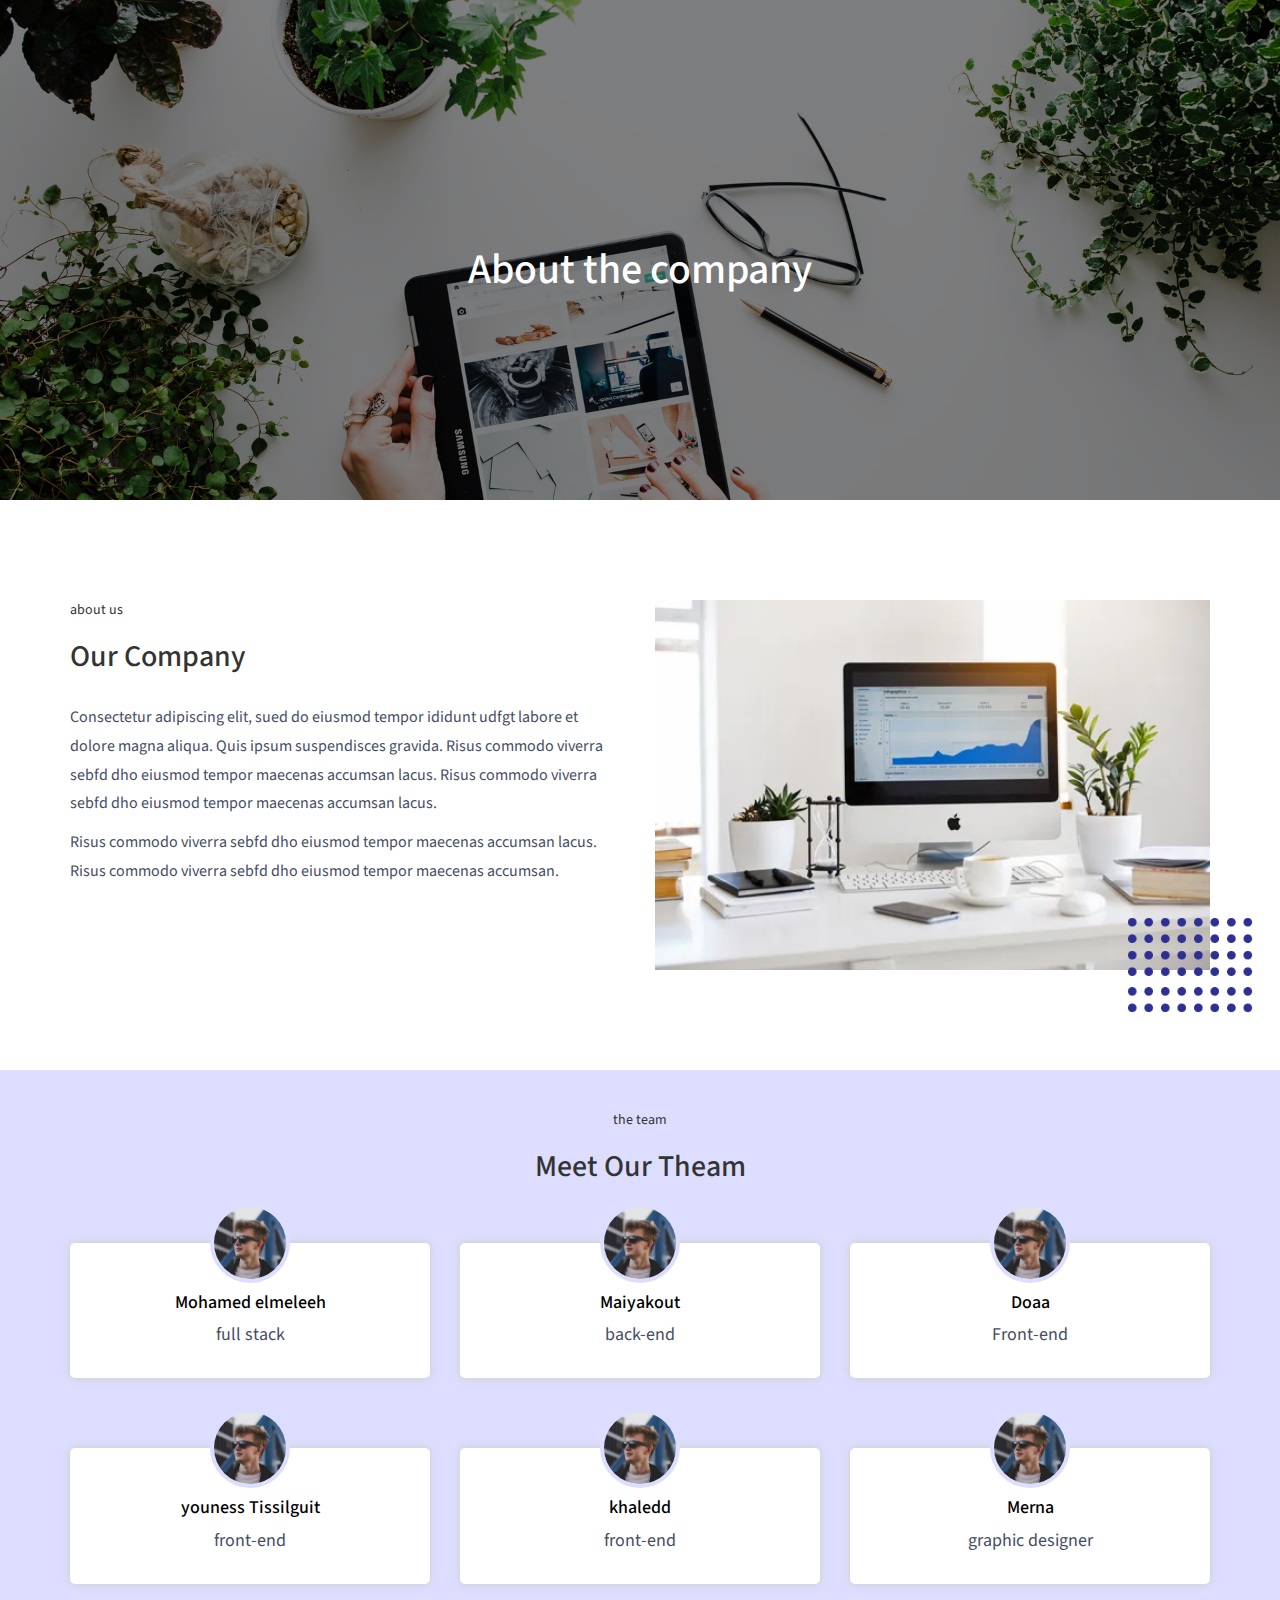
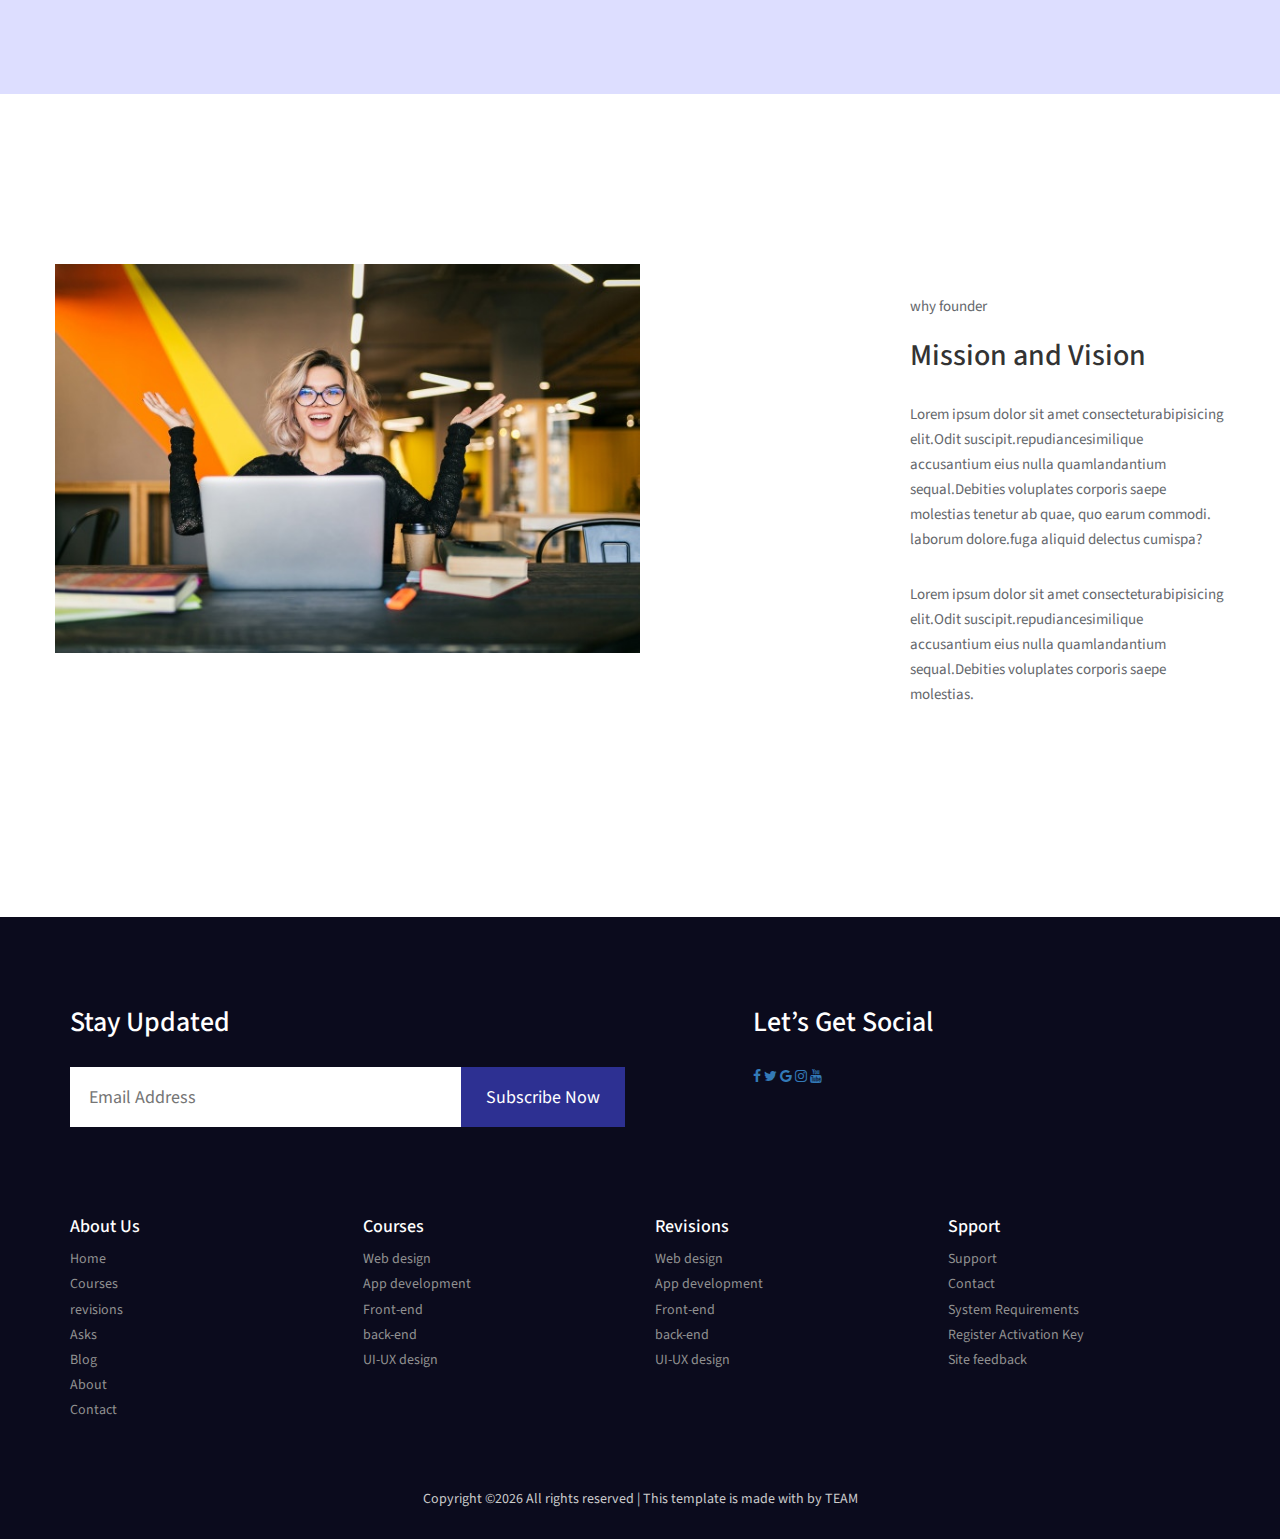
==== html/about.html @ 32e77c03 "about page" ====
<!DOCTYPE html>
<html >
 <head>
      <meta charset="utf-8">
      <meta http-equiv="X-UA-Compatible" content="IE=edge">
      <title>ACDMAIC</title>

      <!-- Tell the browser to be responsive to screen width -->
      <meta content="width=device-width, initial-scale=1, maximum-scale=1, user-scalable=no" name="viewport">


      <!-- Bootstrap 3.3.7 -->
      <link rel="stylesheet" href="../css/bootstrap.min.css">

      <!-- Font Awesome -->
      <link rel="stylesheet" href="../css/font-awesome.min.css">

      <!-- Ionicons -->
      <link rel="stylesheet" href="../css/ionicons.min.css">

      <!-- STYLE -->
     <link rel="stylesheet"  href="../css/style.css">
     <link rel="stylesheet" href="../css/about.css">

      <!-- Google Font -->
      <link rel="stylesheet" href="https://fonts.googleapis.com/css?family=Source+Sans+Pro:300,400,600,700,300italic,400italic,600italic">
 </head>
 <body>

   <!--start  top section -->
   <section id="about_hero_section">
     <div class="hero_section_content">
       <h1>About the company</h1>
     </div>
   </section>
   <!-- end the top section -->

   <!-- start the our company section -->
   <section id="about_company">
     <div class="container">
       <div class="row">
         <div class="col-md-6">
           <!-- start the main heading-->
             <div class="main_heading">
               <p class="heading_label">about us</p>
               <h2 class="heading_title">Our Company</h2>
             </div>
           <!--end the main heading-->
           <div class="about_text">
             <p>Consectetur adipiscing elit, sued do eiusmod tempor ididunt udfgt labore et dolore magna aliqua. Quis ipsum suspendisces gravida. Risus commodo viverra sebfd dho eiusmod tempor maecenas accumsan lacus. Risus commodo viverra sebfd dho eiusmod tempor maecenas accumsan lacus. </p>
             <p>Risus commodo viverra sebfd dho eiusmod tempor maecenas accumsan lacus. Risus commodo viverra sebfd dho eiusmod tempor maecenas accumsan.</p>
           </div>
         </div>
         <div class="col-md-6 mt-5">
           <div class="about_img_wrapper">
             <img class="about_img" src="../images/about-company.webp">
             <img class="about_shap" src="../images/shap3.png" alt="">
           </div>
         </div>
       </div>
     </div>
   </section>
   <!-- end the our company section -->

   <!-- start the team section -->
   <section id="our_team">
     <div class="container">
       <!-- start the main heading-->
         <div class="main_heading text-center">
           <p class="heading_label">the team</p>
           <h2 class="heading_title">Meet Our Theam</h2>
         </div>
       <!--end the main heading-->
       <div class="team_container">
         <div class="row">
           <div class="col-sm-6 col-md-4">
             <div class="team_member">
               <img src="../images/mohamed.jpeg" alt="">
               <h4 class="member_name">Mohamed elmeleeh</h4>
               <p class="job">full stack</p>
             </div>
           </div>
           <div class="col-sm-6 col-md-4">
             <div class="team_member">
               <img src="../images/mohamed.jpeg" alt="">
               <h4 class="member_name">Maiyakout</h4>
               <p class="job">back-end</p>
             </div>
           </div>
           <div class="col-sm-6 col-md-4">
             <div class="team_member">
               <img src="../images/mohamed.jpeg" alt="">
               <h4 class="member_name">Doaa</h4>
               <p class="job">Front-end</p>
             </div>
           </div>
           <div class="col-sm-6 col-md-4">
             <div class="team_member">
               <img src="../images/mohamed.jpeg" alt="">
               <h4 class="member_name">youness Tissilguit</h4>
               <p class="job">front-end</p>
             </div>
           </div>
           <div class="col-sm-6 col-md-4">
             <div class="team_member">
               <img src="../images/mohamed.jpeg" alt="">
               <h4 class="member_name">khaledd</h4>
               <p class="job">front-end</p>
             </div>
           </div>
           <div class="col-sm-6 col-md-4">
             <div class="team_member">
               <img src="../images/mohamed.jpeg" alt="">
               <h4 class="member_name">Merna</h4>
               <p class="job">graphic designer</p>
             </div>
           </div>
         </div>
       </div>
     </div>
   </section>
   <!-- end the team section -->


   <!-- start section our goals -->
   <section id="our-goals">
       <!-- this line light -->
       <div class="our-goals-line-light bg-light" style="height:70px"></div>
       <!-- this contain 2 column -->
       <div class="container">
           <div class="row">
               <!-- column1 image -->
               <div class="col-md-6">
                   <div class="our-goals-image">
                       <img src="../images/our-goals-image.jpg" width="100%">
                   </div>
               </div>
               <!-- column2 description -->
               <div class="col-md-6">
                   <div class="our-goals-description">
                     <!-- start the main heading-->
                       <div class="main_heading">
                         <p class="heading_label">why founder</p>
                         <h2 class="heading_title">Mission and Vision</h2>
                       </div>
                     <!--end the main heading-->
                       <p class="the_description">
                         Lorem ipsum dolor sit amet consecteturabipisicing elit.Odit suscipit.repudiancesimilique accusantium eius nulla quamlandantium sequal.Debities voluplates corporis saepe molestias
                        tenetur ab quae, quo earum commodi. laborum dolore.fuga aliquid delectus cumispa?
                       </p>
                       <p class="the_description">
                         Lorem ipsum dolor sit amet consecteturabipisicing elit.Odit suscipit.repudiancesimilique accusantium eius nulla quamlandantium sequal.Debities voluplates corporis saepe molestias.
                       </p>
                   </div>
               </div>
           </div>
       </div>
   </section>
   <!-- end section our goals -->

   <footer>
       <!--? Footer Start-->
       <div class="footer-area footer-bg">
           <div class="container">
               <div class="footer-top footer-padding">
                   <!-- footer Heading -->
                   <div class="footer-heading">
                       <div class="row">
                           <div class="col-md-6 col-xl-6">
                               <div class="footer-tittle2">
                                   <h4>Stay Updated</h4>
                               </div>
                               <!-- Form -->
                               <div class="footer-form mb-50">
                                   <div id="mc_embed_signup">
                                       <form target="_blank" action="https://spondonit.us12.list-manage.com/subscribe/post?u=1462626880ade1ac87bd9c93a&amp;id=92a4423d01" method="get" class="subscribe_form relative mail_part" novalidate="true">
                                           <input type="email" name="EMAIL" id="newsletter-form-email" placeholder=" Email Address " class="placeholder hide-on-focus" onfocus="this.placeholder = ''" onblur="this.placeholder = 'Your email address'">
                                           <div class="form-icon">
                                               <button type="submit" name="submit" id="newsletter-submit" class="email_icon newsletter-submit button-contactForm">
                                                   Subscribe Now
                                               </button>
                                           </div>
                                           <div class="mt-10 info"></div>
                                       </form>
                                   </div>
                               </div>
                           </div>
                           <!-- empty space -->
                           <div class="col-md-1"></div>
                           <div class="col-md-5">
                               <div class="footer-tittle2">
                                   <h4>Let’s Get Social</h4>
                               </div>
                               <!-- Footer Social -->
                               <div class="footer-social">

                                   <a class="fb_link" href="#"><i class="fa fa-facebook-f"></i></a>
                                   <a class="tw_link" href="#"><i class="fa fa-twitter" ></i></a>
                                   <a class="g_link" href="#"><i class="fa fa-google"></i></a>
                                   <a class="ins_link" href="#"><i class="fa fa-instagram"></i></a>
                                   <a class="yo_link" href="#"><i class="fa fa-youtube"></i></a>
                                 </div>
                           </div>
                       </div>
                   </div>
                   <!-- Footer Menu -->
                   <div class="row d-flex justify-content-between footer_menu">
                       <div class="col-xl-2 col-lg-3 col-md-4 col-sm-6">
                           <div class="single-footer-caption mb-50">
                               <div class="footer-tittle">
                                   <h4>About Us</h4>
                                   <ul>
                                       <li><a href="#">Home</a></li>
                                       <li><a href="#">Courses</a></li>
                                       <li><a href="#">revisions</a></li>
                                       <li><a href="#">Asks</a></li>
                                       <li><a href="#">Blog</a></li>
                                       <li><a href="#">About</a></li>
                                       <li><a href="#">Contact</a></li>
                                   </ul>
                               </div>
                           </div>
                       </div>
                       <div class="col-xl-2 col-lg-3 col-md-4 col-sm-6">
                           <div class="single-footer-caption mb-50">
                               <div class="footer-tittle">
                                   <h4>Courses</h4>
                                   <ul>
                                       <li><a href="#">Web design</a></li>
                                       <li><a href="#">App development</a></li>
                                       <li><a href="#">Front-end</a></li>
                                       <li><a href="#">back-end</a></li>
                                       <li><a href="#"> UI-UX design</a></li>
                                   </ul>
                               </div>
                           </div>
                       </div>
                       <div class="col-xl-2 col-lg-3 col-md-4 col-sm-6">
                           <div class="single-footer-caption mb-50">
                               <div class="footer-tittle">
                                   <h4>Revisions</h4>
                                   <ul>
                                     <li><a href="#">Web design</a></li>
                                     <li><a href="#">App development</a></li>
                                     <li><a href="#">Front-end</a></li>
                                     <li><a href="#">back-end</a></li>
                                     <li><a href="#"> UI-UX design</a></li>
                                   </ul>
                               </div>
                           </div>
                       </div>
                       <div class="col-xl-2 col-lg-3 col-md-4 col-sm-6">
                           <div class="single-footer-caption mb-50">
                               <div class="footer-tittle">
                                   <h4>Spport</h4>
                                   <ul>
                                       <li><a href="#">Support</a></li>
                                       <li><a href="#">Contact</a></li>
                                       <li><a href="#">System Requirements</a></li>
                                       <li><a href="#">Register Activation Key</a></li>
                                       <li><a href="#">Site feedback</a></li>
                                   </ul>
                               </div>
                           </div>
                       </div>
                   </div>
               </div>
               <!-- Footer Bottom -->
               <div class="footer-bottom">
                   <div class="row d-flex align-items-center">
                       <div class="col-lg-12">
                           <div class="footer-copy-right text-center">
                               <p><!-- Link back to Colorlib can't be removed. Template is licensed under CC BY 3.0. -->
                                   Copyright ©<script>document.write(new Date().getFullYear());</script> All rights reserved | This template is made with  by TEAM
                                   <!-- Link back to Colorlib can't be removed. Template is licensed under CC BY 3.0. --></p>
                           </div>
                       </div>
                   </div>
               </div>
           </div>
       </div>
       <!-- Footer End-->
   </footer>

   <!-- jQuery 3 -->
   <script src="../js/jquery.min.js"></script>

   <!-- Bootstrap 3.3.7 -->
   <script src="../js/bootstrap.min.js"></script>

 </body>
 </html>
---- css/style.css ----
/*start Global settings for the body*/
body {
font-family: "source sans pro", sans-serif !important;
height: 2000px;
}


/*Start navbar*/

.navbar{
  background-color: #FFF;
  border: none;
 }

.navbar-inverse .navbar-nav > li > a {
  color: black;
 }

.navbar-inverse .navbar-nav > li > a:hover {
  color: #0779e4;
}

.navbar-nav > li > a {
  padding-top: 20px;
  padding-bottom: 20px;
  line-height: 0px;
  text-align: center;
  border-radius: 3px;
  margin: 8px auto;
  margin-bottom: 0px;
  font-size: 15px;
}

.navbar-inverse .navbar-nav > .active > a,
.navbar-inverse .navbar-nav > .active > a:hover,
.navbar-inverse .navbar-nav > .active > a:focus{
background-color:#0779e4 ;
}
.collapse .links-contanier{
text-align: center;
position: relative;
left: 30%;
}


/*Heading*/
.heading {
margin-top: 51px;
background-image: url("../images/heading.jpg");
height: 680px;
background-size: cover;
background-repeat: no-repeat;
background-position: center;
}
.heading .word {
position: absolute;
top: 40%;
left: 17%;
}
.heading .word h6,
.heading .word p {
font-size: 35px;
color: #030432;
}
.heading .word p{
max-width: 400px;
}

/*Search bar*/
.search-dropdown{
min-width: 90%;
min-height: 40px;
background-color: #ffff;
display: block;
padding: 30px;
margin: 10px 0px;
border-radius: 40px;
transition: all .6s;
border: 1px solid #ffff;
position: absolute;
top: 112%;

}
.search-dropdown .search{
border-radius: 30px;
background-color: #fff;
margin-top: -4px;
}
.search-dropdown .search input{
outline: none;
background-color: unset;
border: none;
min-width: 100%;
padding: 10px;
}
.search-dropdown .search input::-webkit-input-placeholder{
color: black;
padding: 4px;
font-size: 15px;
}
.search-dropdown .search input:focus::-webkit-input-placeholder {
opacity: 0;
transition: 0.7s;
}

/*Drop down button*/
.search-dropdown .dropdown .btn-default{
color: black;
background-color: #FFF;
transition: all .6s;

}
.search-dropdown .dropdown .btn-default:focus{
background-color: #0779e4;
color: #FFF;
font-weight: bold;
transition: all .6s;

}
/*Dropmeanu list*/
.search-dropdown .dropdown-menu{
background-color: #FFF;
outline: none;
margin-top: 22px;
margin-left: -12px; 
transition: all .6s;

}
/*Dropmeanu list links*/
.dropdown-menu > li > a{
color: black;
}

.dropdown-menu > li > a:hover{
  background-color: #0779e4;
  margin-left: 9px;
  color: #FFF;
  transition: all .6s;
}


/*Dropmeanu list divider*/
.dropdown-menu .divider{
background-color: #0779e4;
}

/*search Button*/ 
.search-btn .btn{
background-color: #0779e4;
}

/*Welcome section*/
.welcome {
  margin-top: 100px;
  max-height: 500px;
  background-color: whitesmoke;
 }

.welcome .welcome-text h1{
   color: #0779e4;
}

.welcome .welcome-text p{
  line-height: 2.3em;
  color: #666;
}

.welcome .welcome-img img{
  width: 100%;
  max-height: 490px;
}


/*************************************************************************/

/*colors:
blue -> #2d3092
light-blue -> #3ba0ff
blue headings color -> #030431
grey-text-color -> #64676c
*/

/* navbar */

.image-user {
    width: 40px;
    border-radius: 50%;
}


/*end navbar*/
*{
  margin:0;
  padding:0;
  box-sizing:borsdr-box;
  font-family: 'Source Sans Pro', sans-serif;

}
/* start properties for section about */
/* row padding top and bottom */
#about .container .row{
  padding:60px 0;
}
.listicons li{
  margin-bottom: 5px;
  padding: 5px;
}
/* for first span */
#about .container .row .about-information span{
  color:blue;
}
/* for header h1 */
#about .container .row .about-information h1{
  font-weight:bold;
}
/* for paraghraph */
#about .container .row .about-information p{
  padding-top:10px;
  line-height:24px;
  color:#64676c;
}
/* for all parent's div in row */
#about .container .row > div{
  height:430px;
  overflow:hidden;
}
/* for the list of icons */
#about .container .row > div .about-information ul{
  margin-bottom:50px;
}

#about .container .row > div .about-information ul li span{
  font-weight:900;
  color:black;
}
/* for the icon */
#about .container .row > div .about-information ul li i{
  font-size: 20px;
  margin-right: 20px;
  color:#030431;

}
#about .container .row > div .about-information ul li  .fa-graduation-cap{
  margin-right:12px;
}
/* for the button in about-information */
#about .container .row > div .about-information button{
  margin-top:19px;
  position:relative;
  background-color:#030431;
  color:white;
  width:150px;
  padding:10px;
}
#about .container .row > div .about-img1,
#about .container .row > div .about-img2
{
  width:100%;
  height:100%;
}
/* for the images */
#about .container .row > div .about-img1 img,
#about .container .row > div .about-img2 img
{
  width:100%;
  height:100%;
}
/* for the lines */
#about .about-line-up,
#about .about-line-down
{
  height:60px;
  background-color:#030431;
}
/* end properties for section about */


/* star section our goals */
#our-goals
{padding-bottom:100px;
}
/* this for line */
#our-goals .our-goals-light-up{
  height:70px!important;
}
/* this for the first row */
#our-goals .row11{
  height:200px;
  margin-top:60px;
}
/* this for first child in first row */
#our-goals .row div:first-child{
  padding:0;
  margin:0;

}
/* image */
#our-goals .row >div .our-goals-image{
  width:100%;
  height:100%;
}
/* this for last child in first row */

#our-goals .row div:last-child{
  padding:0;
  margin:0;
}
/* this for description in first row */
#our-goals .row >div .our-goals-description{
  width: 100%;
  height: 100%;
  margin: 0;
  padding: 0;
  padding-left: 270px;
}
/* header of description */
#our-goals .row >div .our-goals-description h1{
  margin-top: 5px;
  color: blue;
  font-weight: bolder;
  font-size: 30px;
}
/* p in description */
#our-goals .row >div .our-goals-description p{
  color: #64676c;
  line-height: 25px;
  margin-top: 30px;
  font-size: 15px;
}
/*  this for last section in our goals..second row */
#our-goals .waiting-for{
  width:100%;
  height:100px;
  background-color:#0779e4;
  margin-top:300px;
  overflow:hidden;
  padding-bottom:130px;
  color:white;
}

/* this colmn1=question in second row */
#our-goals .waiting-for >div .question{
  margin-top:40px;
}
/* this colmn2=button in second row */
#our-goals .waiting-for >div .waiting-for-button {
  text-align:right;
  margin-top:40px;
}
#our-goals .waiting-for >div .waiting-for-button button:hover
{
  color:white;}
/* end section our goals */


/*Dashboard content */

.photo-user {
    width: 100px;
    border: 1px solid gray;
    padding: 5px;
}

.photo-camera {
    position: absolute;
    left: 50%;
    bottom: 54%;
    font-size: 36px;
    cursor: pointer;
}


/*End Dashboard content */


/*start the main responsive heading*/
.main_heding{
  text-align: center;
  padding: 50px 0;
}
.main_heding .heading_label{
  font-size: 16px;
  color: #3ba0ff;
  font-weight: 500;
  letter-spacing: 2px
}
.main_heding .heading_title{
  color: #030431;
  font-weight: bold;
  font-size: 38px;
}
@media (max-width: 567px) {
  .main_heding .heading_title{
    font-size: 24px;
  }
}
/*end the main heading_title*/


/*start the courses section*/
.courses{
  margin: 80px 0;
}
.courses .course_box{
  padding: 40px 30px;
  border: 1px solid #f0f0f0;
  margin-bottom: 50px;
  transition: background-color .4s ease-in-out;
}
.courses .course_box .icon svg{
  fill: #2d3092;
}
.courses .course_box .course_title{
  font-size: 26px;
  margin: 30px 0 20px;
  font-weight: 700;
}
.courses .course_box .course_title a{
  color: #250051;
  text-decoration: none;
  font-weight: 600
}
.courses .course_box .course_description{
  font-size: 16px;
  color: #64676c;
  line-height: 1.8
}
.courses .course_box .read_more{
  color: #3ba0ff;
  font-size: 18px;
  display: inline-block;
  margin-top: 20px
}
.courses .course_box:hover{
  background-color: #2d3092
}
.courses .course_box:hover .icon svg{
  fill: #fff
}
.courses .course_box:hover .course_title a,
.courses .course_box:hover .course_description,
.courses .course_box:hover .read_more{
  color: #fff
}
.courses .more_courses_btn{
  text-align: center;
  margin: 15px 0;
}
.courses .more_courses_btn a{
  padding: 15px 25px;
  font-size: 18px;
  color: #fff;
  text-decoration: none;
  position: relative;

}
.courses .more_courses_btn a::before,
.courses .more_courses_btn a span{
  content: '';
  position: absolute;
  width: 0;
  height: 100%;
  top: 0;
  left: 0;
  background-color: #3e44ec;
  z-index: -1;
  transition: width .3s ease-in-out;
}
.courses .more_courses_btn a span{
  background-color: #2d3092;
  z-index: -2;
  width: 100%;
}
.courses .more_courses_btn a:hover::before{
  width: 100%;
}
/*end the courses section*/


/*strat the statistics sectioin*/
.statistics{
  background-color: #f6fbff;
  margin: 80px 0;
  padding: 40px 0;
  min-height: 400px;
  display: flex;
  align-items: center;
  position: relative;
}
.statistics .statistic_container{
  color: #27ae60;
  margin-bottom: 30px;
  text-align: center;
}
.statistics .statistic_container.two{
  color: #e74c3c;
}
.statistics .statistic_container.three{
  color: #273c75;
}
.statistics .statistic_container.four{
  color: #4cd137;
}
.statistics .statistic_container .statistic_icon{
  font-size: 52px;
}
.statistics .statistic_container .statistic_number{
  font-size: 28px;
}
.statistics .statistic_container .statistic_number .number{
  font-weight: 700
}
.statistics .shap{
  position: absolute;
  width: 200px;
  height: 150px;
  bottom: 0;
  left: 0;
  overflow: hidden
}
.statistics .shap2{
  right: 0;
  top: 10px;
  left: auto
}
.statistics .shap img{
  width: 100%
}
@media (max-width: 567px) {
  .statistics .shap img{
    display: none
  }
}
/*end the statistics section*/

/*start styling the testimenial section*/
#testimenials .testimenial_content .testim_box{
  border-bottom: 3px solid  #494ffd;
  border-radius: 10px;
  box-shadow: 0px 0px 10px #dbdbdb;
  padding: 30px 15px;
  margin-bottom: 30px
}
#testimenials .testimenial_content .testim_box .title h4{
  font-weight: 500;
  color: #000;
  font-size: 20px;
}
#testimenials .testimenial_content .testim_box .stars{
  color: #f1c40f ;
  font-size: 18px;
}
#testimenials .testimenial_content .testim_box .testim_content{
  color: #64676c;
  line-height: 1.8;
  margin: 15px 0;
  font-size: 16px;
}
#testimenials .testimenial_content .testim_box .testim_author{
  display: flex;
  margin-top: 20px;
}
#testimenials .testimenial_content .testim_box .testim_author .author_img{
  width: 60px;
  height: 60px;
  border-radius: 50%;
  margin-right: 10px;
  display: inline-block;
}
#testimenials .testimenial_content .testim_box .testim_author .author_body h5{
  font-weight: bold;
}
#testimenials .testimenial_content .testim_box .testim_author .author_body p{
  color: #9f9f9f;
  margin: 0
}
/*end styling the testimenial sectiong*/



/*start the footer*/
footer{
  margin-top: 100px;
  background-color: #0b0b1d;
  padding: 70px 0 20px;
}
/*top footer heading*/
footer .footer-heading{
  margin-bottom: 80px
}
footer .footer-heading .footer-tittle2 h4{
  color: #fff;
  font-size: 28px;
  margin: 20px 0 30px;
}
footer .footer-heading .footer-form #mc_embed_signup form{
  width: 100%;
  height: 60px;
  display: flex;
  /* margin-bottom: 80px */
}
footer .footer-heading .footer-form #mc_embed_signup form input[type="email"]{
  flex: 1;
  font-size: 18px;
  border: 0;
  outline: none;
  padding: 15px;
}
footer .footer-heading .footer-form #mc_embed_signup form .form-icon button{
  padding: 15px 25px;
  font-size: 18px;
  color: #fff;
  text-decoration: none;
  background-color: #2d3092;
  position: relative;
  transition: background-color .3s ease;
  outline: none;
  border: 0;
  height: 100%;
}
footer .footer-heading .footer-form #mc_embed_signup form input[type="email"]{
  width: 100%;
  display: block
}
@media (max-width: 567px) {
  footer .footer-heading .footer-form #mc_embed_signup form{
    display: block;
    margin-bottom: 80px;
  }
  footer .footer-heading .footer-form #mc_embed_signup form .form-icon button{
    width: 100%;
    display: block
  }
  footer .footer-heading .footer-form #mc_embed_signup form .form-icon button{
    width: 100%;
    display: block
  }
}
/* footer menu links*/
footer .footer_menu .single-footer-caption h4{
  color: #fff
}
footer .footer_menu .single-footer-caption ul{
  list-style: none;
  margin: 0;
  padding: 0;
}
footer .footer_menu .single-footer-caption ul li{
  line-height: 1.8;
  transition: padding .3s ease;
}
footer .footer_menu .single-footer-caption ul li:hover{
  padding-left: 10px
}
footer .footer_menu .single-footer-caption ul li a{
  color: #919191;
  text-decoration: none;
}
footer .footer_menu .single-footer-caption ul li a:hover{
  color: #ccc;
}
/*bottom footer*/
footer .footer-bottom{
  padding: 50px 0 0 ;
  margin-top: 15px;
}
footer .footer-bottom .footer-copy-right{
  color: #ccc
}
/*end the footer*/
---- css/about.css ----
/* start syling the about top section */
#about_hero_section{
  position: relative;
  top: 0;
  left: 0;
  width: 100%;
  min-height: 500px;
  background: url('../images/about-top-section.jpg') no-repeat 50% 50%;
  background-size: cover;
  position: relative;
}
#about_hero_section::after{
  content: '';
  position: absolute;
  width: 100%;
  height: 100%;
  background-color: rgba(0, 0, 0, .5);
  pointer-events: none;
  z-index: 1;
  top: 0;
  left: 0;
}
#about_hero_section .hero_section_content h1{
  color: #fff;
  font-size: 42px;
  z-index: 3;
  position: absolute;
  top: 50%;
  left: 50%;
  transform: translate(-50%, -50%);
}
/* end syling the about top section */


/* start tyling the about company */
#about_company{
  margin: 100px 0;
}
#about_company .about_text{
  margin: 30px 0 20px;
}
#about_company .about_text p{
  color: #464d65;
  font-size: 16px;
  line-height: 1.8
}
#about_company .about_img_wrapper{
  position: relative;
}
#about_company .about_img_wrapper .about_img{
  width: 100%;
}
#about_company .about_img_wrapper .about_shap{
  position: absolute;
  width: 140px;
  bottom: -50px;
  right: -50px;
}
@media (max-width: 567px) {
  #about_company .about_img_wrapper .about_shap{
      display: none;
  }
}
/* end tyling the about company */


/* start syling the our_team section */
#our_team{
  background-color: #dddeff;
  padding: 40px 0;
  margin: 100px 0
}
#our_team .team_container{
  margin-top: 60px;
}
#our_team .team_container .team_member{
  background-color: #fff;
  padding: 40px 20px 20px;
  text-align: center;
  position: relative;
  margin-bottom: 70px;
  border-radius: 5px;
  box-shadow: 0px 0px 10px #ccc;
  position: relative;
}
#our_team .team_container .team_member::before,
#our_team .team_container .team_member::after{
  content: '';
  position: absolute;
  bottom: 0;
  width: 0%;
  height: 3px;
  background-color: #2D3092;
  right: 50%;
  transition: width .3s ease-in-out;
}
#our_team .team_container .team_member::after{
  left: 50%;
}
#our_team .team_container .team_member:hover::before,
#our_team .team_container .team_member:hover::after{
  width: 50%;
}
#our_team .team_container .team_member img{
  width: 80px;
  height: 80px;
  border-radius: 50%;
  border: 4px solid #dddeff;
  position: absolute;
  left: calc(50% - 40px);
  top: -40px;
}
#our_team .team_container .team_member .member_name{
  color: #000;
}
#our_team .team_container .team_member .job{
  color: #464d65;
  font-size: 18px;
}
/* end syling the our_team section */
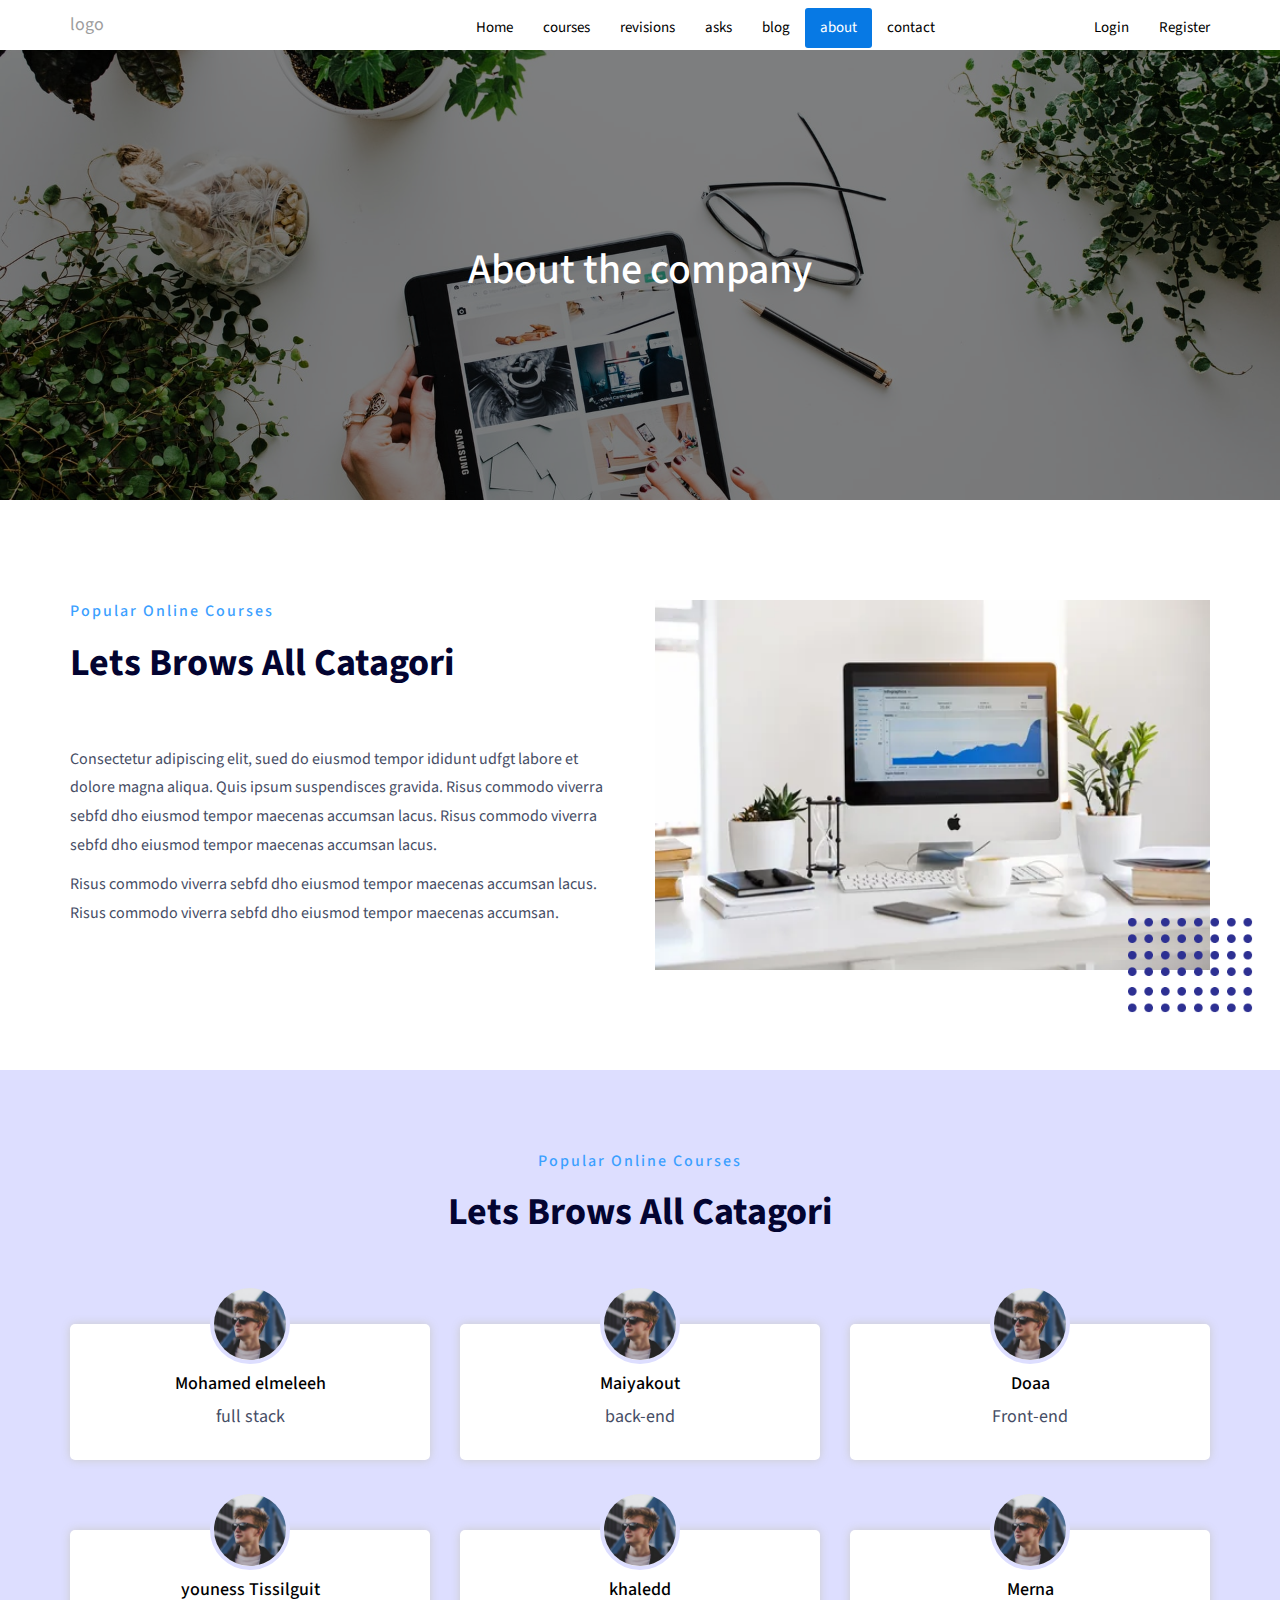
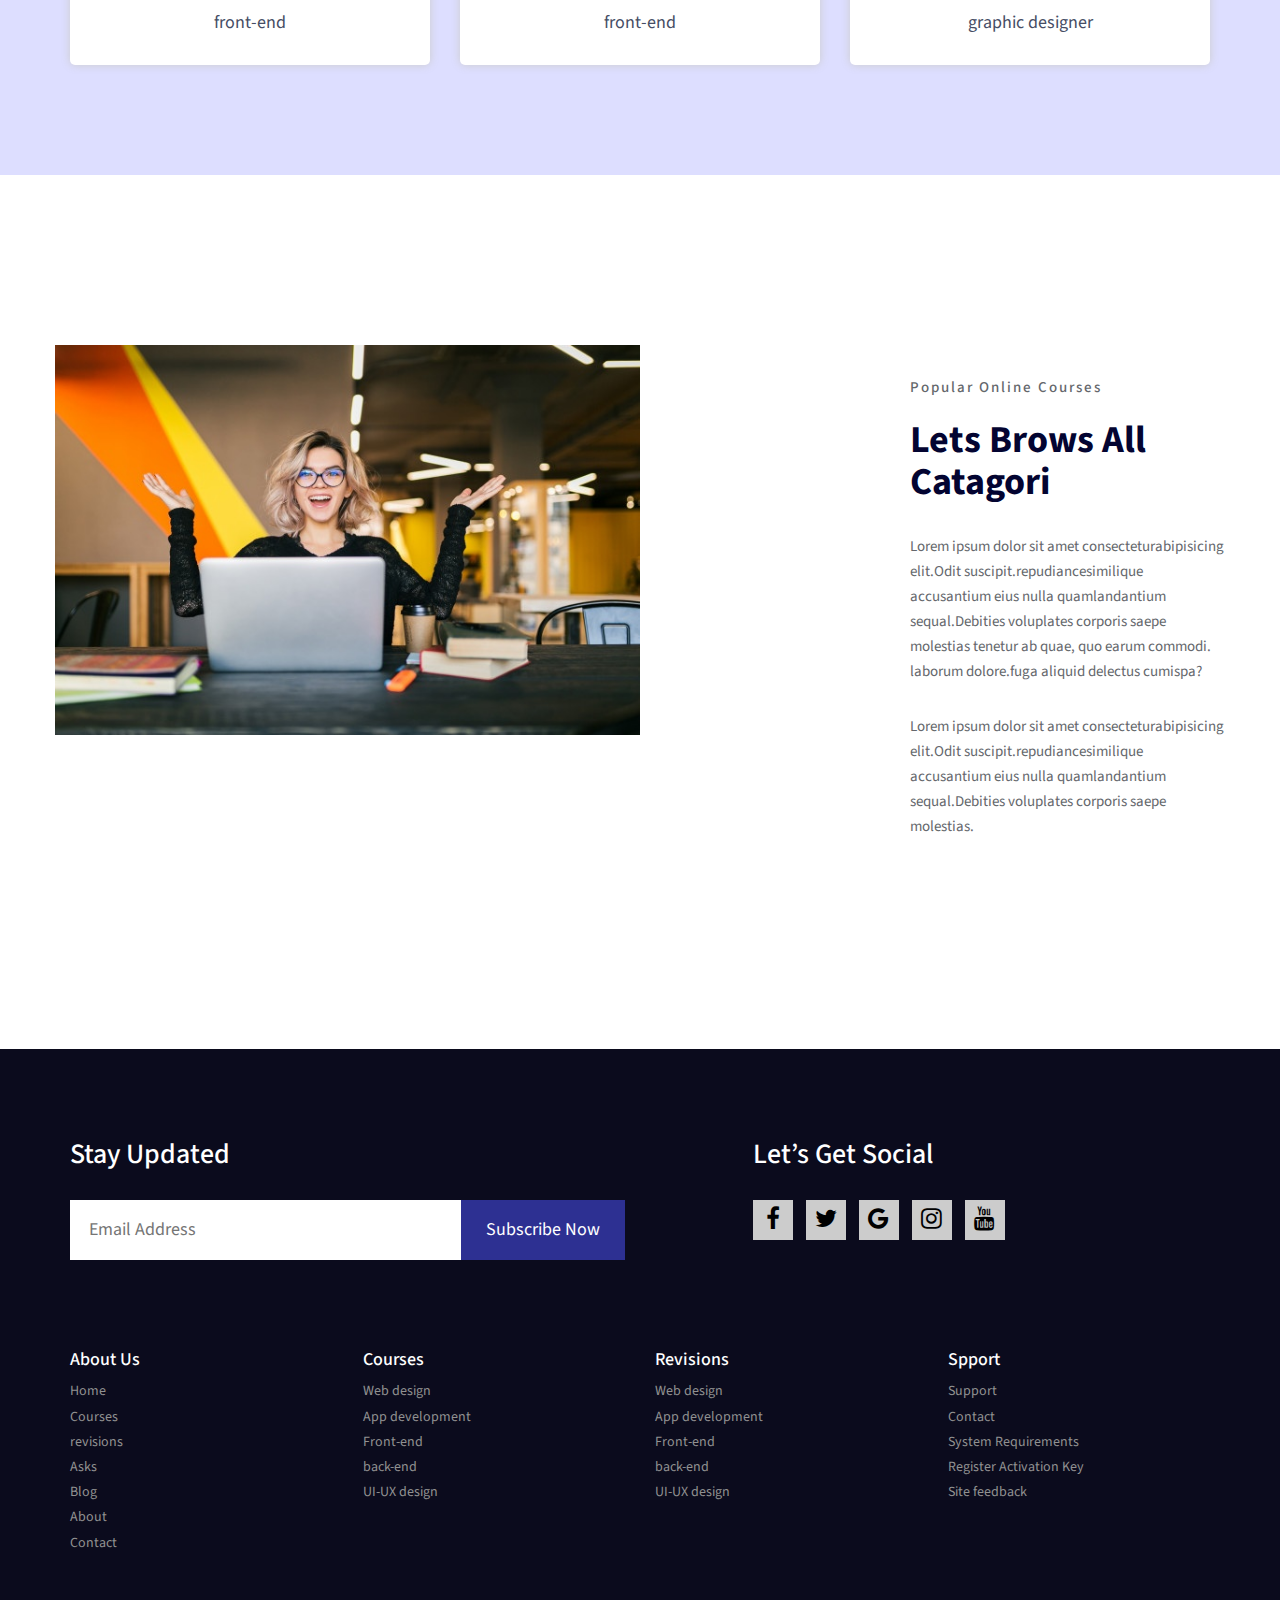
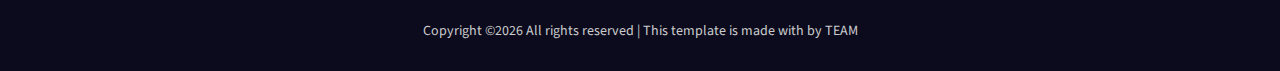
==== commit a57de330: "add about page" ====
--- a/html/about.html
+++ b/html/about.html
@@ -26,6 +26,51 @@
       <link rel="stylesheet" href="https://fonts.googleapis.com/css?family=Source+Sans+Pro:300,400,600,700,300italic,400italic,600italic">
  </head>
  <body>
+
+
+         <header class="main-header">
+             <!--Start nav-bar-->
+       <nav class="navbar navbar-inverse navbar-fixed-top">
+           <!-- start container -->
+           <div class="container">
+               <div class="navbar-header">
+                   <button type="button" class="navbar-toggle collapsed" data-toggle="collapse"
+                       data-target="#bs-example-navbar-collapse-1" aria-expanded="false">
+                       <span class="sr-only">Toggle navigation</span>
+                       <span class="icon-bar"></span>
+                       <span class="icon-bar"></span>
+                       <span class="icon-bar"></span>
+                   </button>
+                   <a class="navbar-brand" href="#">logo</a>
+                   <!--LOGO-->
+               </div>
+
+               <!--for phone meanu-->
+               <div class="collapse navbar-collapse" id="bs-example-navbar-collapse-1">
+                   <div class="links-contanier">
+                       <ul class="nav navbar-nav ">
+                           <!--Links active and what you want to add-->
+                           <li><a href="#">Home <span class="sr-only">(current)</span></a></li>
+                           <li><a href="#">courses</a></li>
+                           <li><a href="#">revisions</a></li>
+                           <li><a href="#">asks</a></li>
+                           <li><a href="#">blog</a></li>
+                           <li class="active"><a href="#">about</a></li>
+                           <li><a href="#">contact</a></li>
+                       </ul>
+                   </div>
+                   <ul class="nav navbar-nav navbar-right loginandregister">
+                       <li><a href="#">Login</a></li>
+                       <li><a href="#">Register</a></li>
+                   </ul>
+               </div>
+
+           </div>
+       </nav>
+       <!--End nav bar-->
+
+         </header>
+
 
    <!--start  top section -->
    <section id="about_hero_section">
@@ -41,10 +86,10 @@
        <div class="row">
          <div class="col-md-6">
            <!-- start the main heading-->
-             <div class="main_heading">
-               <p class="heading_label">about us</p>
-               <h2 class="heading_title">Our Company</h2>
-             </div>
+           <div class="main_heding">
+             <p class="heading_label">Popular Online Courses</p>
+             <h2 class="heading_title">Lets Brows All Catagori</h2>
+           </div>
            <!--end the main heading-->
            <div class="about_text">
              <p>Consectetur adipiscing elit, sued do eiusmod tempor ididunt udfgt labore et dolore magna aliqua. Quis ipsum suspendisces gravida. Risus commodo viverra sebfd dho eiusmod tempor maecenas accumsan lacus. Risus commodo viverra sebfd dho eiusmod tempor maecenas accumsan lacus. </p>
@@ -66,10 +111,10 @@
    <section id="our_team">
      <div class="container">
        <!-- start the main heading-->
-         <div class="main_heading text-center">
-           <p class="heading_label">the team</p>
-           <h2 class="heading_title">Meet Our Theam</h2>
-         </div>
+       <div class="main_heding text-center">
+         <p class="heading_label">Popular Online Courses</p>
+         <h2 class="heading_title">Lets Brows All Catagori</h2>
+       </div>
        <!--end the main heading-->
        <div class="team_container">
          <div class="row">
@@ -139,10 +184,10 @@
                <div class="col-md-6">
                    <div class="our-goals-description">
                      <!-- start the main heading-->
-                       <div class="main_heading">
-                         <p class="heading_label">why founder</p>
-                         <h2 class="heading_title">Mission and Vision</h2>
-                       </div>
+                     <div class="main_heding">
+                       <p class="heading_label">Popular Online Courses</p>
+                       <h2 class="heading_title">Lets Brows All Catagori</h2>
+                     </div>
                      <!--end the main heading-->
                        <p class="the_description">
                          Lorem ipsum dolor sit amet consecteturabipisicing elit.Odit suscipit.repudiancesimilique accusantium eius nulla quamlandantium sequal.Debities voluplates corporis saepe molestias
--- a/css/style.css
+++ b/css/style.css
@@ -122,7 +122,7 @@
 background-color: #FFF;
 outline: none;
 margin-top: 22px;
-margin-left: -12px; 
+margin-left: -12px;
 transition: all .6s;
 
 }
@@ -144,7 +144,7 @@
 background-color: #0779e4;
 }
 
-/*search Button*/ 
+/*search Button*/
 .search-btn .btn{
 background-color: #0779e4;
 }
@@ -375,8 +375,7 @@
 
 /*start the main responsive heading*/
 .main_heding{
-  text-align: center;
-  padding: 50px 0;
+  padding: 40px 0 20px;
 }
 .main_heding .heading_label{
   font-size: 16px;
@@ -667,4 +666,26 @@
 footer .footer-bottom .footer-copy-right{
   color: #ccc
 }
+footer .footer-social a{
+  display: inline-block;
+  width: 40px;
+  height: 40px;
+  background-color: #ccc;
+  font-size: 24px;
+  text-align: center;
+  line-height: 40px;
+  margin-right: 10px;
+  color: #000;
+  transition: all .3s ease;
+}
+footer .footer-social a:hover{
+  color: #fff;
+  border-radius: 50%;
+}
+
+footer .footer-social a.fb_link:hover{background-color: #3b5998;}
+footer .footer-social a.tw_link:hover{background-color: #00aeef;}
+footer .footer-social a.g_link:hover{background-color: #dd4b39;}
+footer .footer-social a.ins_link:hover{background-color: #e1306c;}
+footer .footer-social a.yo_link:hover{background-color: #ff0000;}
 /*end the footer*/
--- a/css/about.css
+++ b/css/about.css
@@ -37,6 +37,9 @@
 /* start tyling the about company */
 #about_company{
   margin: 100px 0;
+}
+#about_company .main_heding{
+  padding: 0 0 20px;
 }
 #about_company .about_text{
   margin: 30px 0 20px;
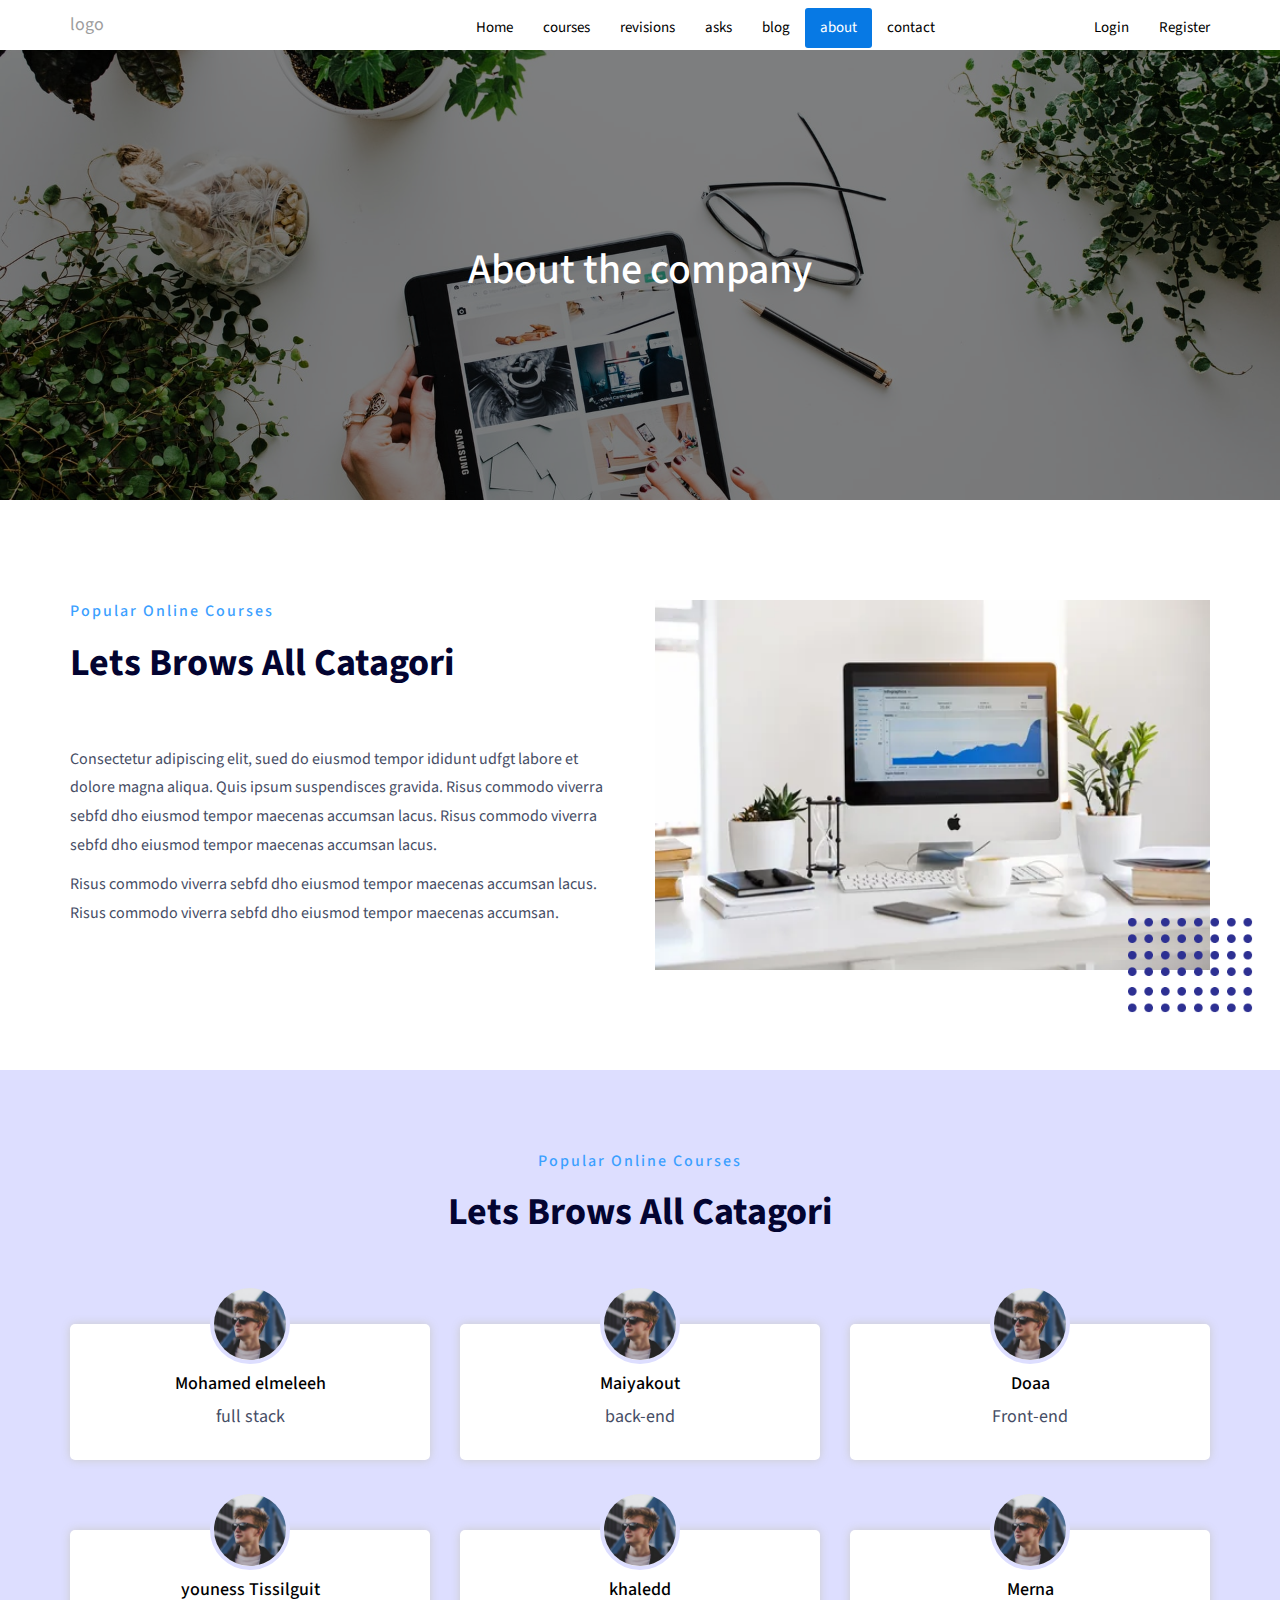
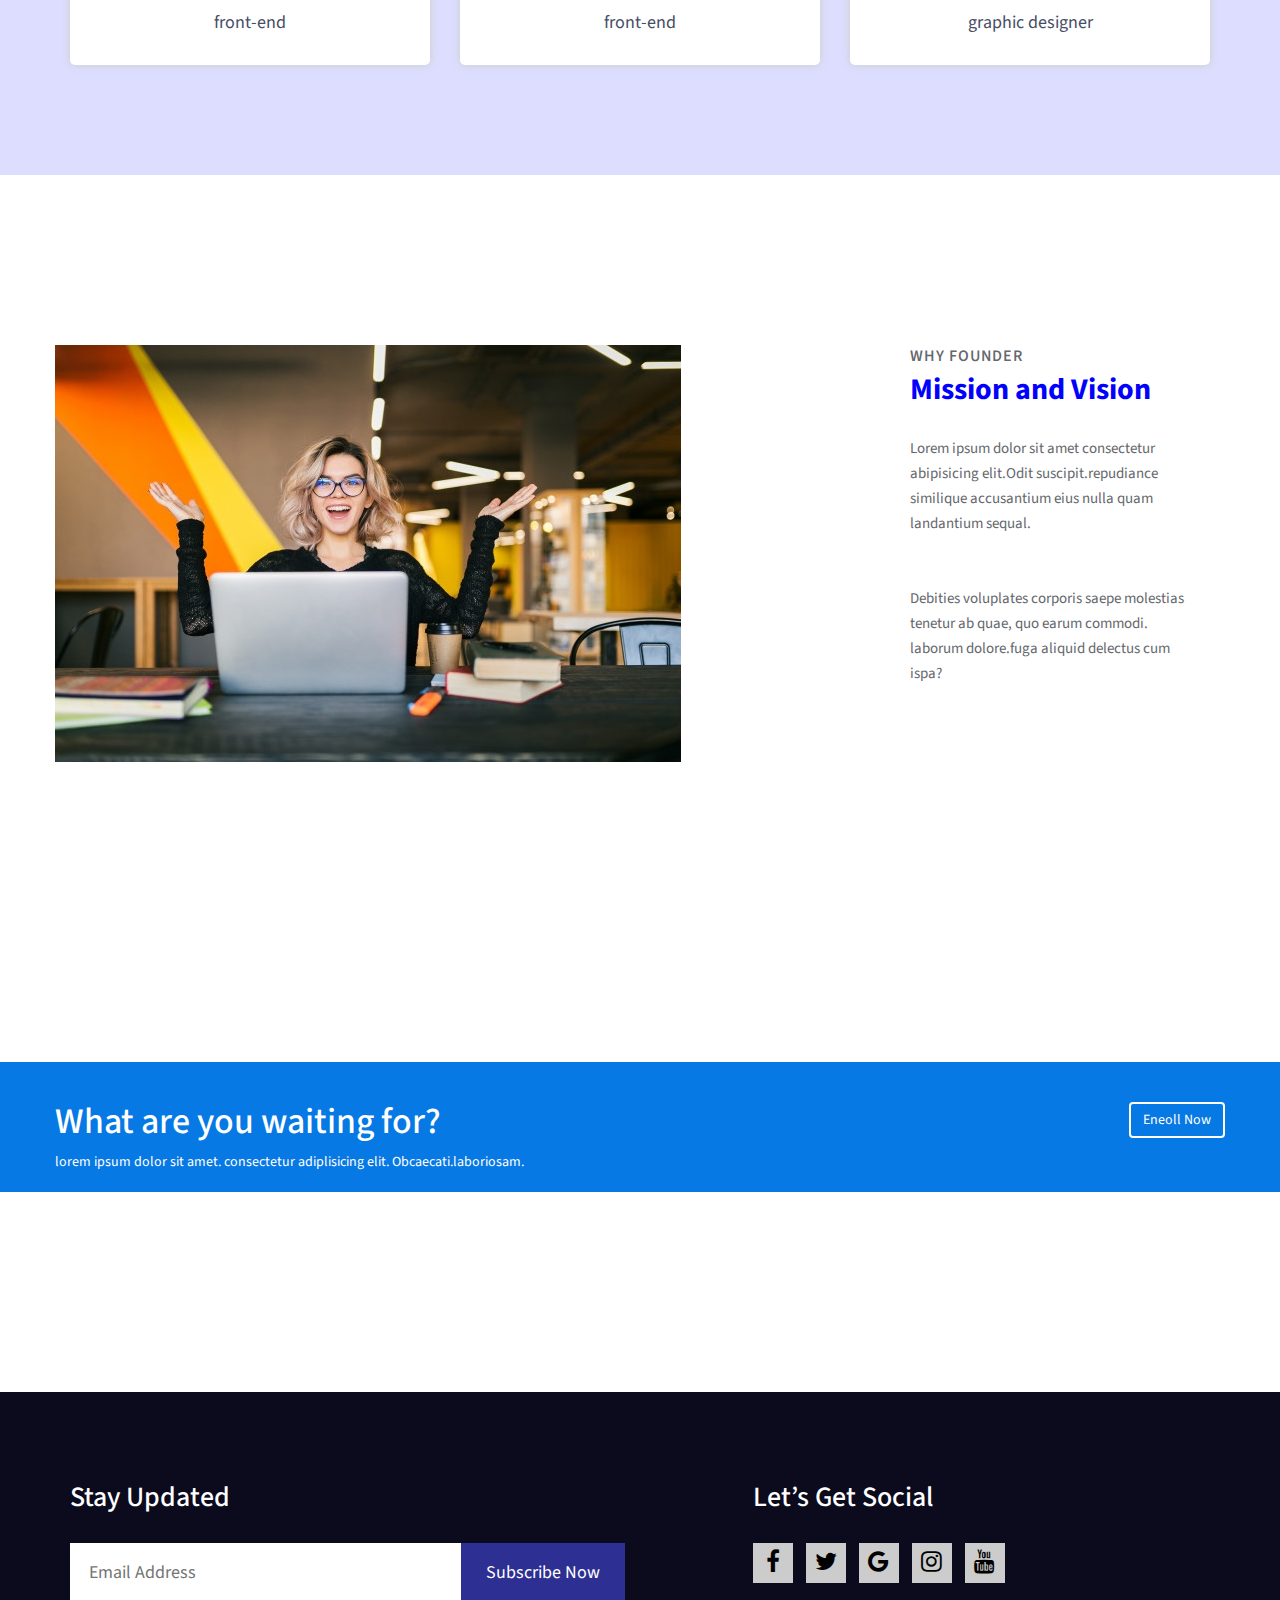
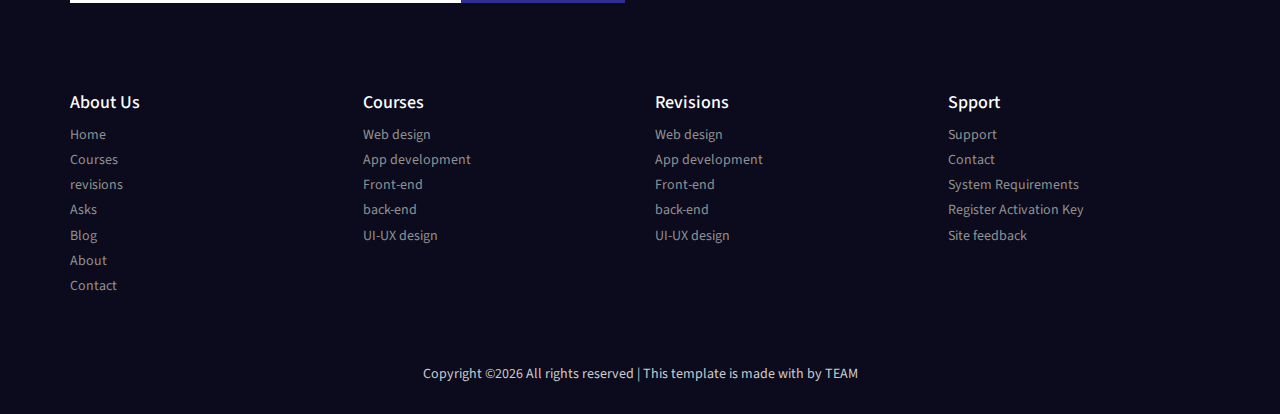
==== commit cd1373ff: "responsive and create media.css file" ====
--- a/html/about.html
+++ b/html/about.html
@@ -21,6 +21,8 @@
       <!-- STYLE -->
      <link rel="stylesheet"  href="../css/style.css">
      <link rel="stylesheet" href="../css/about.css">
+     <!-- media query -->
+     <link rel="stylesheet" href="../css/media.css">
 
       <!-- Google Font -->
       <link rel="stylesheet" href="https://fonts.googleapis.com/css?family=Source+Sans+Pro:300,400,600,700,300italic,400italic,600italic">
@@ -169,37 +171,68 @@
 
    <!-- start section our goals -->
    <section id="our-goals">
-       <!-- this line light -->
-       <div class="our-goals-line-light bg-light" style="height:70px"></div>
-       <!-- this contain 2 column -->
+     <!-- this line light -->
+     <div class="our-goals-line-light bg-light" style="height:70px"></div>
+     <!-- this contain 2 column -->
+     <div class="container">
+       <div class="row ">
+         <!-- column1 image -->
+         <div class="col-md-6 col-xs-12 ">
+           <div class="our-goals-image">
+             <img src="../images/our-goals-image.jpg">
+           </div>
+         </div>
+         <!-- column2 description -->
+         <div class="col-md-6 col-xs-12">
+           <div class="our-goals-description">
+             <span class="d-block" style="    color: #64676c;
+   font-size: 16px;
+   letter-spacing: 1px;
+   font-weight: 550;">WHY FOUNDER</span>
+             <h1>Mission and Vision </h1>
+             <p>Lorem ipsum dolor sit amet consectetur
+               <br>
+               abipisicing elit.Odit suscipit.repudiance
+               <br>
+               similique accusantium eius nulla quam
+               <br>
+               landantium sequal.
+               <br>
+               <br>
+               <br>
+               Debities voluplates corporis saepe molestias
+               <br>
+               tenetur ab quae, quo earum commodi.
+               <br>
+               laborum dolore.fuga aliquid delectus cum
+               <br>
+               ispa?
+             </p>
+           </div>
+         </div>
+       </div>
+     </div>
+     <!-- this contain 2 column too -->
+     <div class="waiting-for">
        <div class="container">
-           <div class="row">
-               <!-- column1 image -->
-               <div class="col-md-6">
-                   <div class="our-goals-image">
-                       <img src="../images/our-goals-image.jpg" width="100%">
-                   </div>
-               </div>
-               <!-- column2 description -->
-               <div class="col-md-6">
-                   <div class="our-goals-description">
-                     <!-- start the main heading-->
-                     <div class="main_heding">
-                       <p class="heading_label">Popular Online Courses</p>
-                       <h2 class="heading_title">Lets Brows All Catagori</h2>
-                     </div>
-                     <!--end the main heading-->
-                       <p class="the_description">
-                         Lorem ipsum dolor sit amet consecteturabipisicing elit.Odit suscipit.repudiancesimilique accusantium eius nulla quamlandantium sequal.Debities voluplates corporis saepe molestias
-                        tenetur ab quae, quo earum commodi. laborum dolore.fuga aliquid delectus cumispa?
-                       </p>
-                       <p class="the_description">
-                         Lorem ipsum dolor sit amet consecteturabipisicing elit.Odit suscipit.repudiancesimilique accusantium eius nulla quamlandantium sequal.Debities voluplates corporis saepe molestias.
-                       </p>
-                   </div>
-               </div>
-           </div>
-       </div>
+         <div class="row d-flex justify-content-between align-items-center">
+           <!-- column1 for guestion -->
+           <div class="col-xs-6">
+             <div class="question">
+               <h1 class="my-0">What are you waiting for?</h1>
+               <p>lorem ipsum dolor sit amet. consectetur adiplisicing elit. Obcaecati.laboriosam.</p>
+             </div>
+           </div>
+           <!-- column2 for buuton -->
+           <div class="col-xs-6 text-align-right ">
+             <div class="waiting-for-button ">
+               <a class="btn" style="background-color:#0779e4;border:2px solid white;color: white">Eneoll Now</a>
+             </div>
+           </div>
+         </div>
+       </div>
+
+     </div>
    </section>
    <!-- end section our goals -->
 
--- a/css/style.css
+++ b/css/style.css
@@ -18,6 +18,8 @@
 
 .navbar-inverse .navbar-nav > li > a:hover {
   color: #0779e4;
+
+
 }
 
 .navbar-nav > li > a {
@@ -154,6 +156,155 @@
   margin-top: 100px;
   max-height: 500px;
   background-color: whitesmoke;
+  overflow: hidden;/*because it's covering the section bellow*/
+ }
+
+.welcome .welcome-text h1{
+   color: #0779e4;
+}
+
+.welcome .welcome-text p{
+  line-height: 2.3em;
+  color: #666;
+}
+
+=======
+}
+
+.navbar-nav > li > a {
+  padding-top: 20px;
+  padding-bottom: 20px;
+  line-height: 0px;
+  text-align: center;
+  border-radius: 3px;
+  margin: 8px auto;
+  margin-bottom: 0px;
+  font-size: 15px;
+}
+
+.navbar-inverse .navbar-nav > .active > a,
+.navbar-inverse .navbar-nav > .active > a:hover,
+.navbar-inverse .navbar-nav > .active > a:focus{
+background-color:#0779e4 ;
+}
+.collapse .links-contanier{
+text-align: center;
+position: relative;
+left: 30%;
+}
+
+
+/*Heading*/
+.heading {
+margin-top: 51px;
+background-image: url("../images/heading.jpg");
+height: 680px;
+background-size: cover;
+background-repeat: no-repeat;
+background-position: center;
+}
+.heading .word {
+position: absolute;
+top: 40%;
+left: 17%;
+}
+.heading .word h6,
+.heading .word p {
+font-size: 35px;
+color: #030432;
+}
+.heading .word p{
+max-width: 400px;
+}
+
+/*Search bar*/
+.search-dropdown{
+min-width: 90%;
+min-height: 40px;
+background-color: #ffff;
+display: block;
+padding: 30px;
+margin: 10px 0px;
+border-radius: 40px;
+transition: all .6s;
+border: 1px solid #ffff;
+position: absolute;
+top: 112%;
+
+}
+.search-dropdown .search{
+border-radius: 30px;
+background-color: #fff;
+margin-top: -4px;
+}
+.search-dropdown .search input{
+outline: none;
+background-color: unset;
+border: none;
+min-width: 100%;
+padding: 10px;
+}
+.search-dropdown .search input::-webkit-input-placeholder{
+color: black;
+padding: 4px;
+font-size: 15px;
+}
+.search-dropdown .search input:focus::-webkit-input-placeholder {
+opacity: 0;
+transition: 0.7s;
+}
+
+/*Drop down button*/
+.search-dropdown .dropdown .btn-default{
+color: black;
+background-color: #FFF;
+transition: all .6s;
+
+}
+.search-dropdown .dropdown .btn-default:focus{
+background-color: #0779e4;
+color: #FFF;
+font-weight: bold;
+transition: all .6s;
+
+}
+/*Dropmeanu list*/
+.search-dropdown .dropdown-menu{
+background-color: #FFF;
+outline: none;
+margin-top: 22px;
+margin-left: -12px;
+transition: all .6s;
+
+}
+/*Dropmeanu list links*/
+.dropdown-menu > li > a{
+color: black;
+}
+
+.dropdown-menu > li > a:hover{
+  background-color: #0779e4;
+  margin-left: 9px;
+  color: #FFF;
+  transition: all .6s;
+}
+
+
+/*Dropmeanu list divider*/
+.dropdown-menu .divider{
+background-color: #0779e4;
+}
+
+/*search Button*/
+.search-btn .btn{
+background-color: #0779e4;
+}
+
+/*Welcome section*/
+.welcome {
+  margin-top: 100px;
+  max-height: 500px;
+  background-color: whitesmoke;
  }
 
 .welcome .welcome-text h1{
@@ -388,17 +539,12 @@
   font-weight: bold;
   font-size: 38px;
 }
-@media (max-width: 567px) {
-  .main_heding .heading_title{
-    font-size: 24px;
-  }
-}
 /*end the main heading_title*/
 
 
 /*start the courses section*/
 .courses{
-  margin: 80px 0;
+  margin: 40px 0 80px;
 }
 .courses .course_box{
   padding: 40px 30px;
@@ -525,11 +671,6 @@
 .statistics .shap img{
   width: 100%
 }
-@media (max-width: 567px) {
-  .statistics .shap img{
-    display: none
-  }
-}
 /*end the statistics section*/
 
 /*start styling the testimenial section*/
@@ -576,6 +717,64 @@
 /*end styling the testimenial sectiong*/
 
 
+/*last courses*/
+.last-courses{
+  padding-top: 20px 0px;
+  margin-top: 10px;
+  border-top: 30px solid #3c419a;
+  }
+  .last-courses .container > h6{
+  color:#3c419a;
+  margin-bottom: 20px;
+  }
+  .last-courses .container h1{
+   margin-bottom: 20px;
+  }
+  .last-courses .content-box {
+  margin-bottom: 20px;
+  }
+  .last-courses .content-box img{
+  width: 300px;
+  height: 300px;
+  }
+  .last-courses .content-box .text{
+  max-width: 60px;
+
+  background-color: #3c419a;
+  color: #fff;
+  position: relative;
+  bottom: 57px;
+  left: 8.6%;
+  line-height: 2em;
+  text-align: center;
+  padding-top: 1px;
+  }
+
+
+@media(max-width:995px){
+  .last-courses .content-box .text{
+    left:19.5%;
+  }
+}
+
+  .last-courses .content-box .text h5{
+  letter-spacing: 2px;
+  font-weight: bold;
+  font-size: 20px;
+  }
+  .last-courses .content-box .text p{
+  margin-top: -14px;
+  }
+  .last-courses .content-box .under-word {
+  margin-top: -30px;
+  }
+  .last-courses .content-box .under-word h6{
+  color: #3c419a;
+  margin-bottom: 5px;
+  }
+  .last-courses .content-box .under-word > h4{
+  line-height: 24px;
+  }
 
 /*start the footer*/
 footer{
@@ -675,6 +874,7 @@
   text-align: center;
   line-height: 40px;
   margin-right: 10px;
+  margin-bottom: 10px;
   color: #000;
   transition: all .3s ease;
 }
--- a/css/about.css
+++ b/css/about.css
@@ -61,11 +61,6 @@
   bottom: -50px;
   right: -50px;
 }
-@media (max-width: 567px) {
-  #about_company .about_img_wrapper .about_shap{
-      display: none;
-  }
-}
 /* end tyling the about company */
 
 
--- a/css/media.css
+++ b/css/media.css
@@ -0,0 +1,29 @@
+
+/* mobile screen 567px an less */
+
+@media (max-width: 567px) {
+
+  /*start home pages*/
+    /*heading*/
+  .main_heding .heading_title{
+    font-size: 24px;
+  }
+    /*statistic section*/
+  @media (max-width: 567px) {
+    .statistics .shap img{
+      display: none
+    }
+  }
+
+  /*end home pages*/
+
+  /*start about pages*/
+    /*about company section*/
+  @media (max-width: 567px) {
+    #about_company .about_img_wrapper .about_shap{
+        display: none;
+    }
+  }
+  /*end about pages*/
+  
+}
